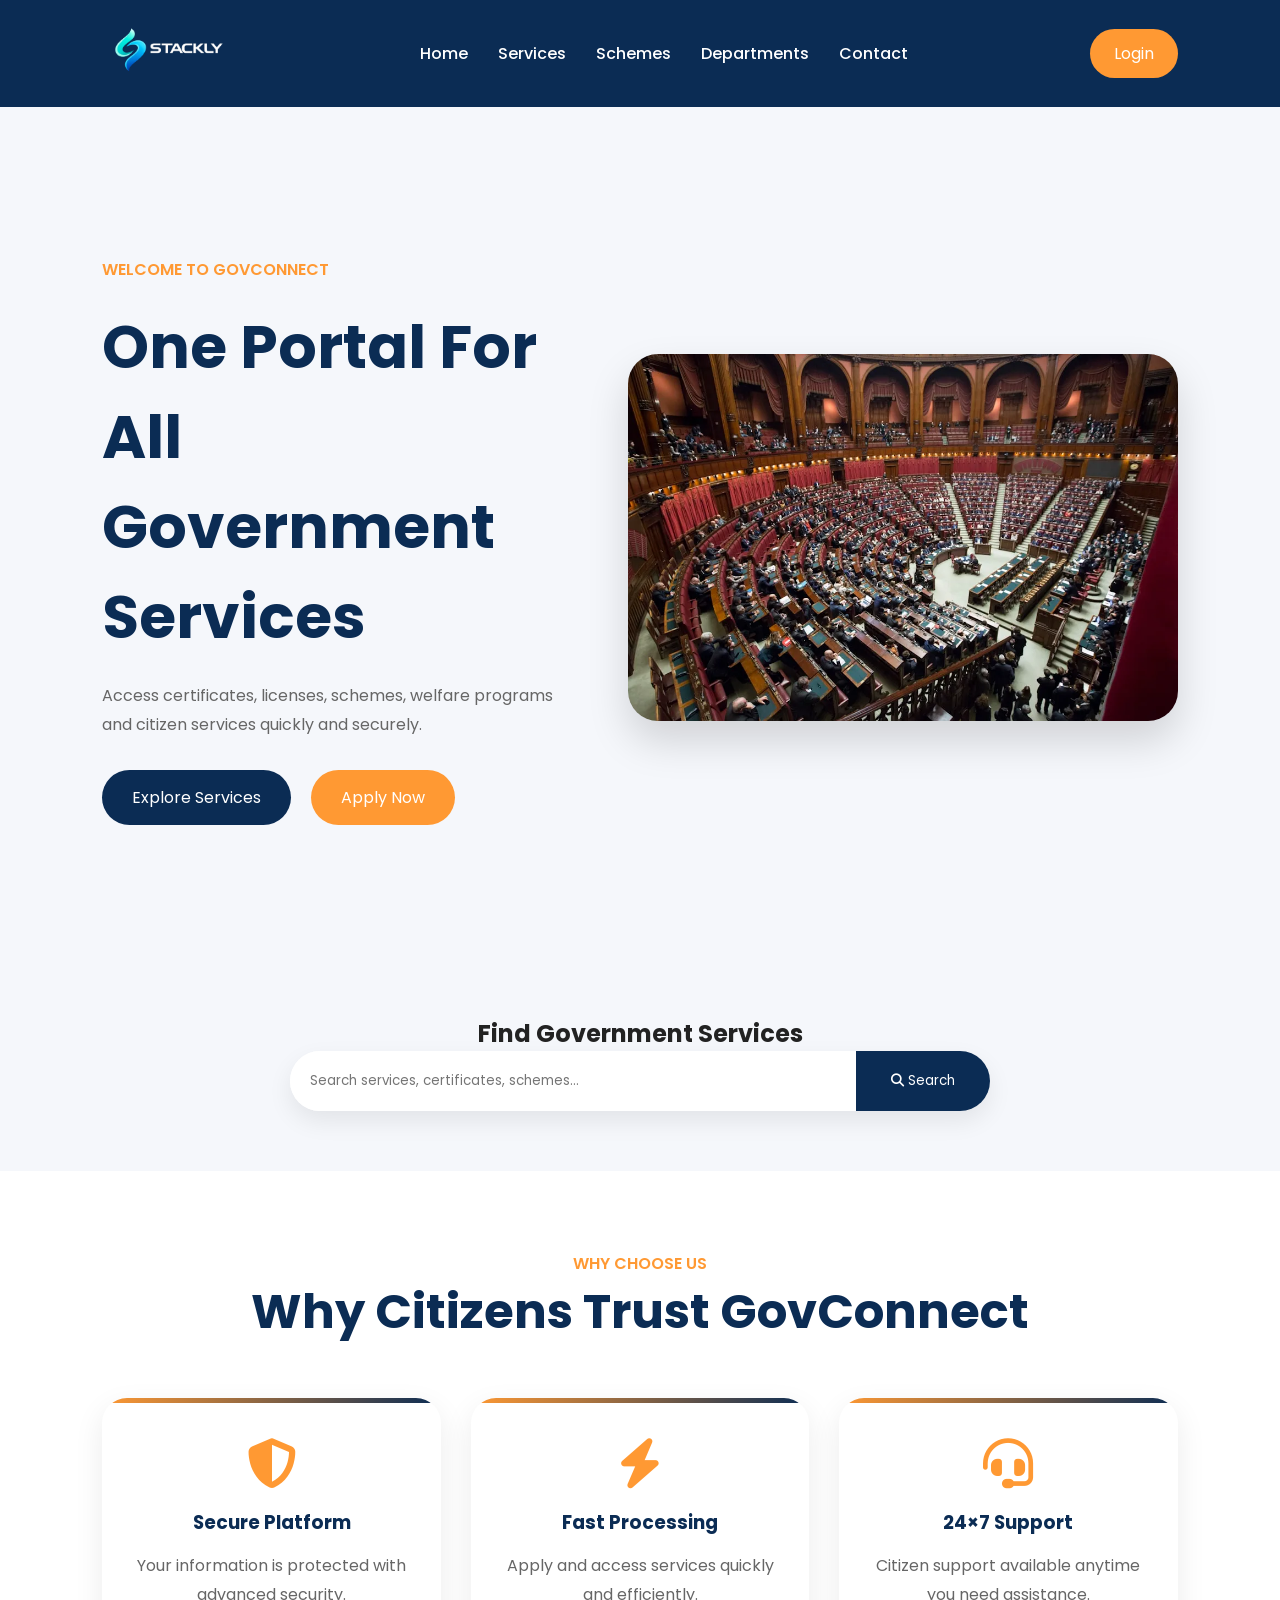
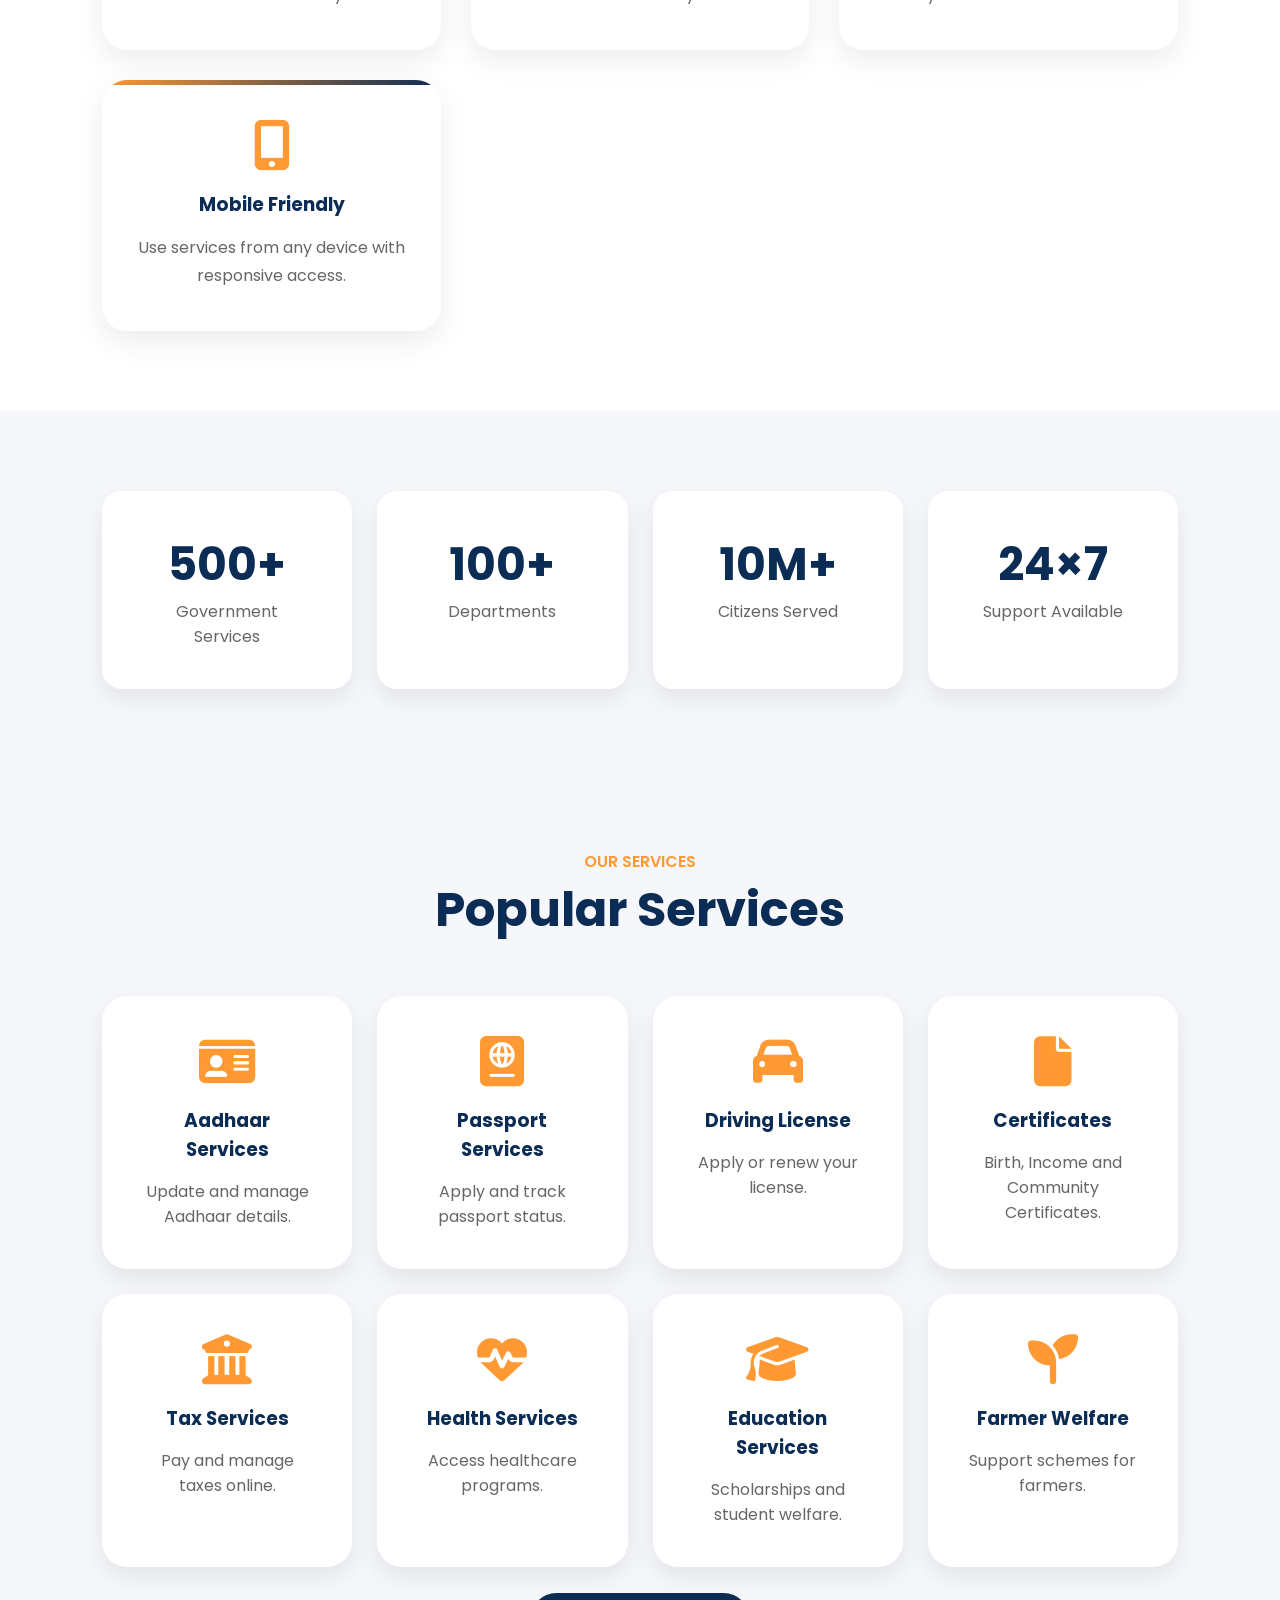
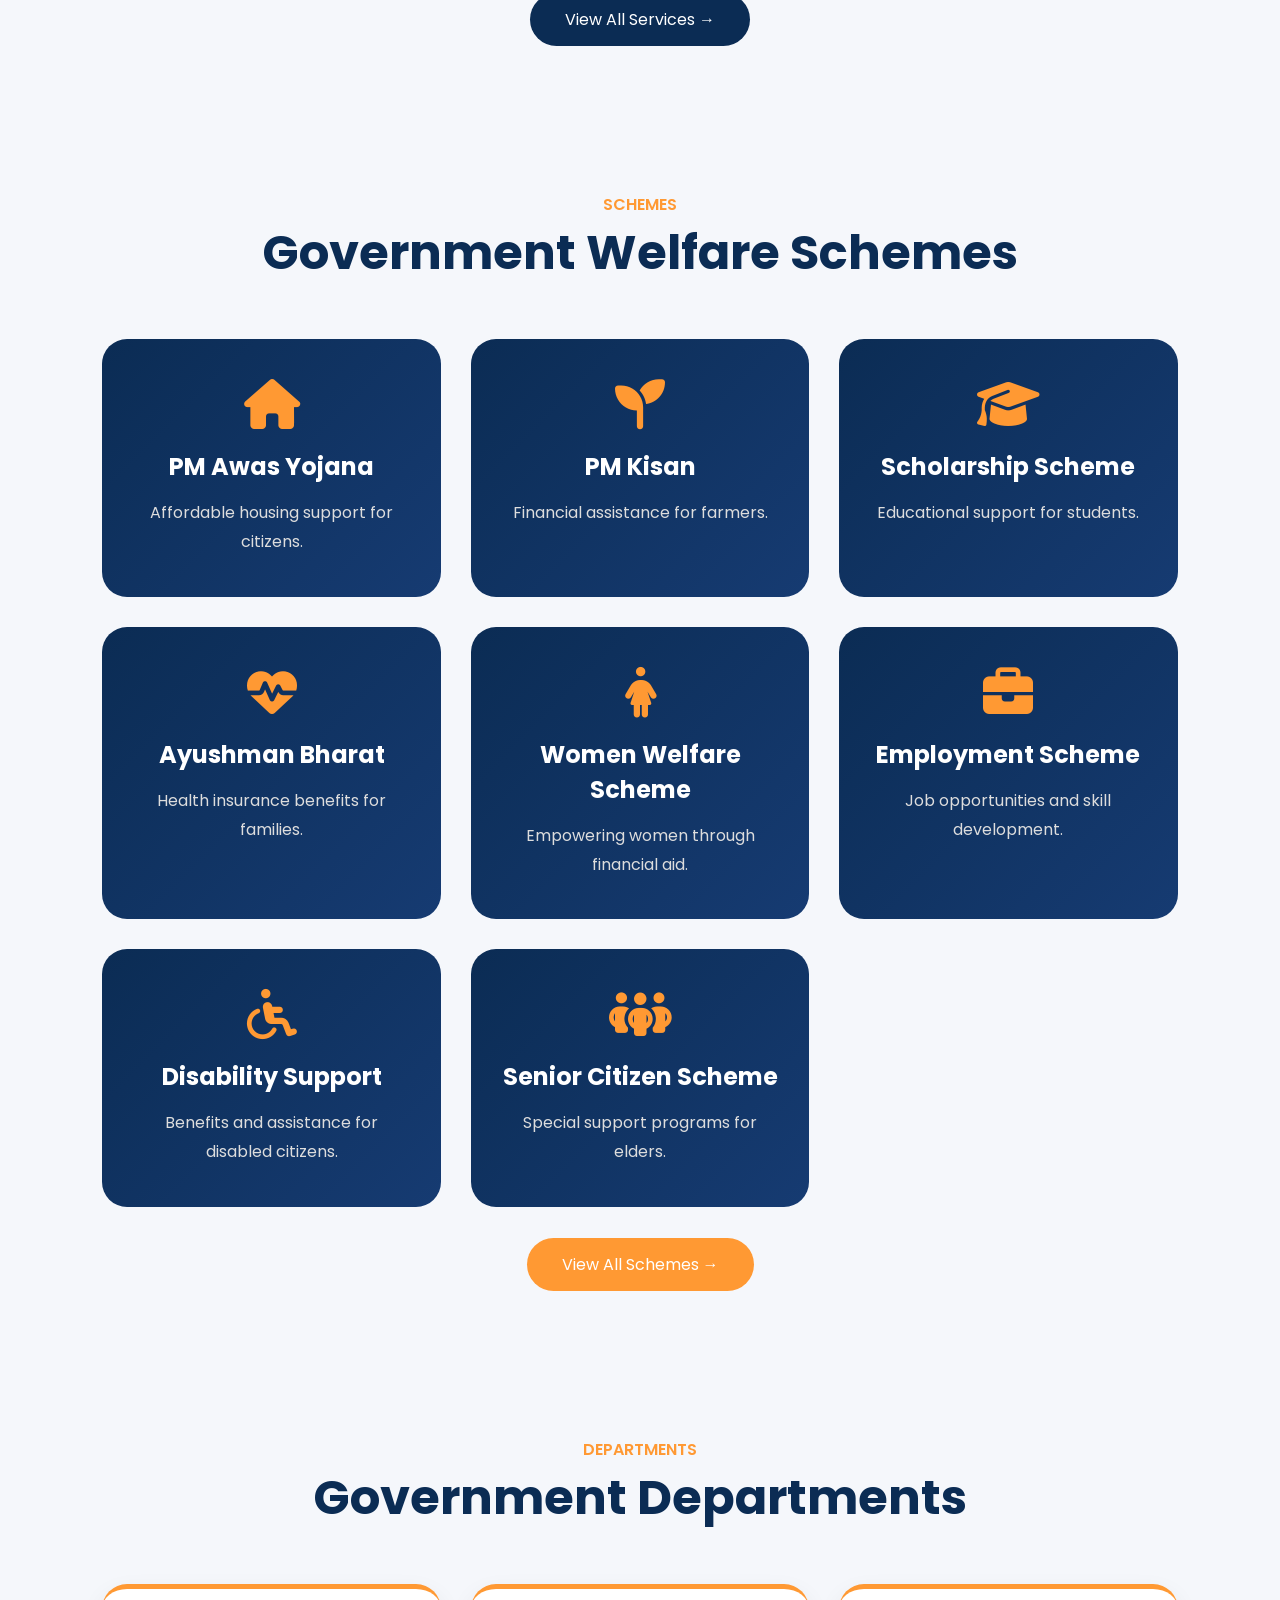
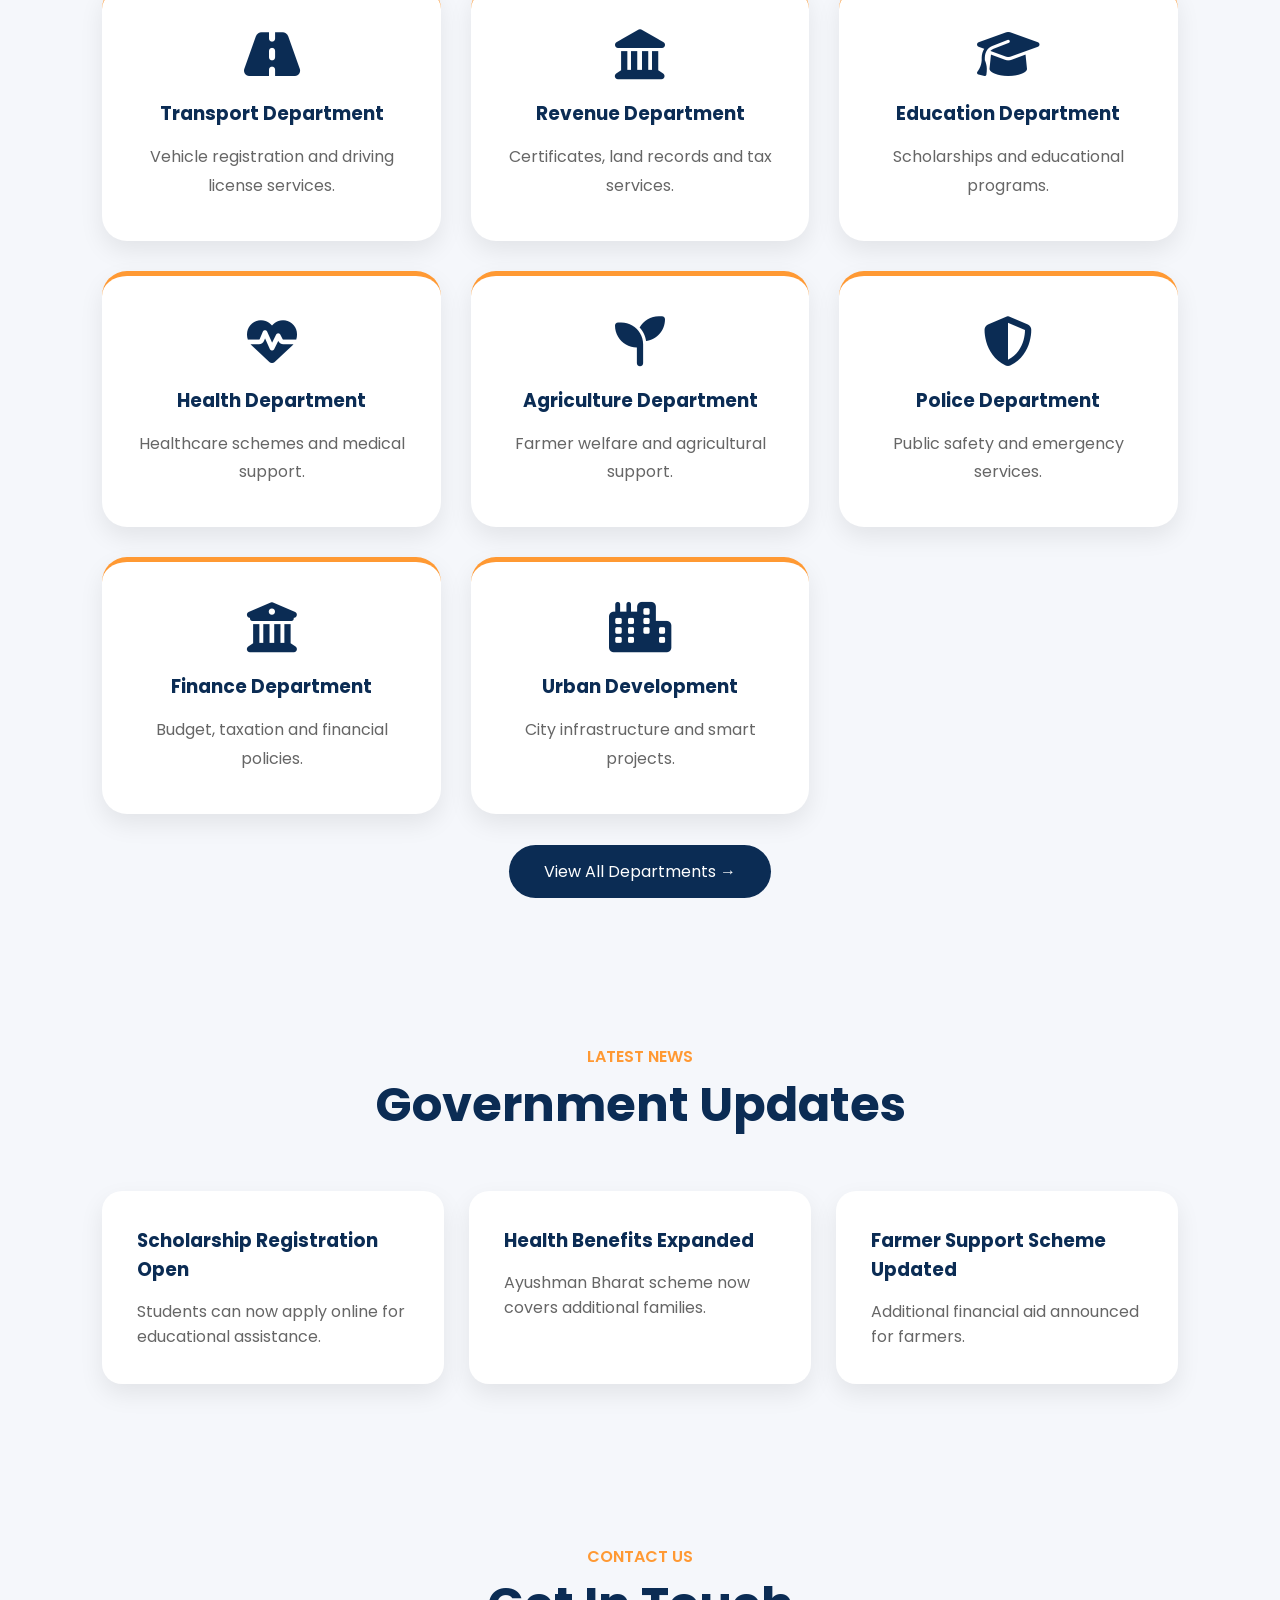
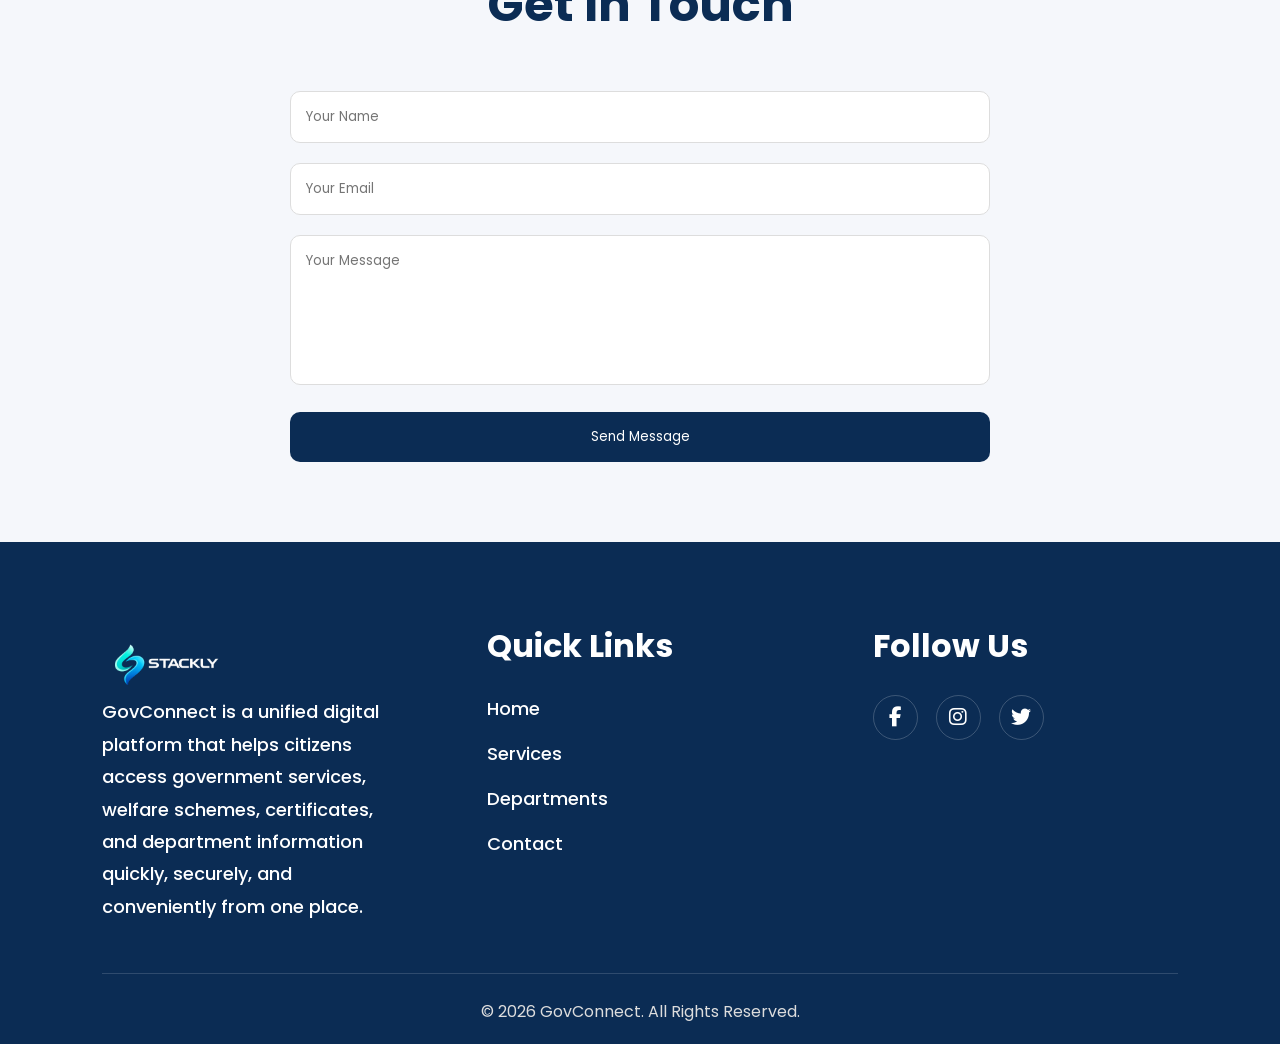
==== index.html @ 2eee88cb "first commit" ====
<!DOCTYPE html>
<html lang="en">
<head>
    <meta charset="UTF-8">
    <meta name="viewport" content="width=device-width, initial-scale=1.0">
    <title>GovConnect - Government Services Portal</title>

    <link rel="stylesheet" href="style.css">

    <link rel="stylesheet"
    href="https://cdnjs.cloudflare.com/ajax/libs/font-awesome/6.5.2/css/all.min.css">
</head>
<body>

<!-- HEADER -->

<header>
      <!-- LOGO -->
  <div class="logo">

    <a href="index.html">

      <div class="logo">
  <img src="./Assest/stacklylogo (1).webp">
</div>

    </a>

  </div>

      <!-- Mobile Menu Icon -->
<div class="menu-btn">
    <i class="fa-solid fa-bars"></i>
</div>

    <!-- <div class="logo">
        <h2>Stackly</h2>
    </div> -->

    <nav class="navbar">
        <a href="#home">Home</a>
        <a href="404.html">Services</a>
        <a href="404.html">Schemes</a>
        <a href="404.html">Departments</a>
        <a href="404.html">Contact</a>
    </nav>

    <a href="login.html" class="header-btn">Login</a>

</header>

<section class="announcement">
    <marquee>
        📢 Scholarship Registration Open | PM Kisan Applications Available | Citizen Services Available 24×7 | New Welfare Schemes Released
    </marquee>
</section>

<!-- MOBILE MENU -->

<div class="mobile-menu">

    <div class="close-btn">
        <i class="fa-solid fa-xmark"></i>
    </div>

    <a href="index.html">Home</a>
    <a href="404.html">Services</a>
    <a href="404.html">Schemes</a>
    <a href="404.html">Departments</a>
    <a href="404.html">Contact</a>

    <a href="login.html" class="mobile-login">
        <i class="fa-solid fa-user"></i>
        Login
    </a>

</div>

<!-- HERO -->

<section class="hero" id="home">

    <div class="hero-content">

        <span>WELCOME TO GOVCONNECT</span>

        <h1>
            One Portal For
            All Government Services
        </h1>

        <p>
            Access certificates, licenses, schemes,
            welfare programs and citizen services
            quickly and securely.
        </p>

        <div class="hero-buttons">
            <a href="404.html" class="btn1">Explore Services</a>
            <a href="404.html" class="btn2">Apply Now</a>
        </div>

    </div>

    <div class="hero-image">
        <img src="Assest/gov1.webp"
        alt="">
    </div>

</section>

<section class="search-service">

    <h2>Find Government Services</h2>

    <div class="search-box">
        <input type="text" placeholder="Search services, certificates, schemes...">

        <button>
            <i class="fa-solid fa-magnifying-glass"></i>
            Search
        </button>
    </div>

</section>

<!-- STATS -->

<section class="features">

    <div class="section-title">
        <span>WHY CHOOSE US</span>
        <h2>Why Citizens Trust GovConnect</h2>
    </div>

    <div class="feature-grid">

        <div class="feature-card">
            <i class="fa-solid fa-shield-halved"></i>
            <h3>Secure Platform</h3>
            <p>Your information is protected with advanced security.</p>
        </div>

        <div class="feature-card">
            <i class="fa-solid fa-bolt"></i>
            <h3>Fast Processing</h3>
            <p>Apply and access services quickly and efficiently.</p>
        </div>

        <div class="feature-card">
            <i class="fa-solid fa-headset"></i>
            <h3>24×7 Support</h3>
            <p>Citizen support available anytime you need assistance.</p>
        </div>

        <div class="feature-card">
            <i class="fa-solid fa-mobile-screen-button"></i>
            <h3>Mobile Friendly</h3>
            <p>Use services from any device with responsive access.</p>
        </div>

    </div>

</section>

<section class="counter-section">

    <div class="counter-box">
        <h2>500+</h2>
        <p>Government Services</p>
    </div>

    <div class="counter-box">
        <h2>100+</h2>
        <p>Departments</p>
    </div>

    <div class="counter-box">
        <h2>10M+</h2>
        <p>Citizens Served</p>
    </div>

    <div class="counter-box">
        <h2>24×7</h2>
        <p>Support Available</p>
    </div>

</section>

<!-- SERVICES -->

<section class="services" id="services">

    <div class="section-title">
        <span>OUR SERVICES</span>
        <h2>Popular Services</h2>
    </div>

    <div class="service-grid">

    <div class="service-card">
        <i class="fa-solid fa-id-card"></i>
        <h3>Aadhaar Services</h3>
        <p>Update and manage Aadhaar details.</p>
    </div>

    <div class="service-card">
        <i class="fa-solid fa-passport"></i>
        <h3>Passport Services</h3>
        <p>Apply and track passport status.</p>
    </div>

    <div class="service-card">
        <i class="fa-solid fa-car"></i>
        <h3>Driving License</h3>
        <p>Apply or renew your license.</p>
    </div>

    <div class="service-card">
        <i class="fa-solid fa-file"></i>
        <h3>Certificates</h3>
        <p>Birth, Income and Community Certificates.</p>
    </div>

    <div class="service-card">
        <i class="fa-solid fa-building-columns"></i>
        <h3>Tax Services</h3>
        <p>Pay and manage taxes online.</p>
    </div>

    <div class="service-card">
        <i class="fa-solid fa-heart-pulse"></i>
        <h3>Health Services</h3>
        <p>Access healthcare programs.</p>
    </div>

    <div class="service-card">
        <i class="fa-solid fa-graduation-cap"></i>
        <h3>Education Services</h3>
        <p>Scholarships and student welfare.</p>
    </div>

    <div class="service-card">
        <i class="fa-solid fa-seedling"></i>
        <h3>Farmer Welfare</h3>
        <p>Support schemes for farmers.</p>
    </div>

</div>

<div class="view-btn">
    <a href="404.html">View All Services →</a>
</div>

</section>

<!-- SCHEMES -->

<!-- SCHEMES -->

<section class="schemes" id="schemes">

    <div class="section-title">
        <span>SCHEMES</span>
        <h2>Government Welfare Schemes</h2>
    </div>

    <div class="scheme-grid">

        <div class="scheme-card">
            <i class="fa-solid fa-house"></i>
            <h3>PM Awas Yojana</h3>
            <p>Affordable housing support for citizens.</p>
        </div>

        <div class="scheme-card">
            <i class="fa-solid fa-seedling"></i>
            <h3>PM Kisan</h3>
            <p>Financial assistance for farmers.</p>
        </div>

        <div class="scheme-card">
            <i class="fa-solid fa-graduation-cap"></i>
            <h3>Scholarship Scheme</h3>
            <p>Educational support for students.</p>
        </div>

        <div class="scheme-card">
            <i class="fa-solid fa-heart-pulse"></i>
            <h3>Ayushman Bharat</h3>
            <p>Health insurance benefits for families.</p>
        </div>

        <div class="scheme-card">
            <i class="fa-solid fa-female"></i>
            <h3>Women Welfare Scheme</h3>
            <p>Empowering women through financial aid.</p>
        </div>

        <div class="scheme-card">
            <i class="fa-solid fa-briefcase"></i>
            <h3>Employment Scheme</h3>
            <p>Job opportunities and skill development.</p>
        </div>

        <div class="scheme-card">
            <i class="fa-solid fa-wheelchair"></i>
            <h3>Disability Support</h3>
            <p>Benefits and assistance for disabled citizens.</p>
        </div>

        <div class="scheme-card">
            <i class="fa-solid fa-people-group"></i>
            <h3>Senior Citizen Scheme</h3>
            <p>Special support programs for elders.</p>
        </div>

    </div>

    <div class="scheme-btn">
        <a href="404.html">View All Schemes →</a>
    </div>

</section>

<!-- DEPARTMENTS -->

<!-- DEPARTMENTS -->

<section class="departments" id="departments">

    <div class="section-title">
        <span>DEPARTMENTS</span>
        <h2>Government Departments</h2>
    </div>

    <div class="department-grid">

        <div class="department-card">
            <i class="fa-solid fa-road"></i>
            <h3>Transport Department</h3>
            <p>Vehicle registration and driving license services.</p>
        </div>

        <div class="department-card">
            <i class="fa-solid fa-landmark"></i>
            <h3>Revenue Department</h3>
            <p>Certificates, land records and tax services.</p>
        </div>

        <div class="department-card">
            <i class="fa-solid fa-graduation-cap"></i>
            <h3>Education Department</h3>
            <p>Scholarships and educational programs.</p>
        </div>

        <div class="department-card">
            <i class="fa-solid fa-heart-pulse"></i>
            <h3>Health Department</h3>
            <p>Healthcare schemes and medical support.</p>
        </div>

        <div class="department-card">
            <i class="fa-solid fa-seedling"></i>
            <h3>Agriculture Department</h3>
            <p>Farmer welfare and agricultural support.</p>
        </div>

        <div class="department-card">
            <i class="fa-solid fa-shield-halved"></i>
            <h3>Police Department</h3>
            <p>Public safety and emergency services.</p>
        </div>

        <div class="department-card">
            <i class="fa-solid fa-building-columns"></i>
            <h3>Finance Department</h3>
            <p>Budget, taxation and financial policies.</p>
        </div>

        <div class="department-card">
            <i class="fa-solid fa-city"></i>
            <h3>Urban Development</h3>
            <p>City infrastructure and smart projects.</p>
        </div>

    </div>

    <div class="department-btn">
        <a href="404.html">View All Departments →</a>
    </div>

</section>

<!-- CONTACT -->

<section class="news">

    <div class="section-title">
        <span>LATEST NEWS</span>
        <h2>Government Updates</h2>
    </div>

    <div class="news-grid">

        <div class="news-card">
            <h3>Scholarship Registration Open</h3>
            <p>Students can now apply online for educational assistance.</p>
        </div>

        <div class="news-card">
            <h3>Health Benefits Expanded</h3>
            <p>Ayushman Bharat scheme now covers additional families.</p>
        </div>

        <div class="news-card">
            <h3>Farmer Support Scheme Updated</h3>
            <p>Additional financial aid announced for farmers.</p>
        </div>

    </div>

</section>

<section class="contact" id="contact">

    <div class="section-title">
        <span>CONTACT US</span>
        <h2>Get In Touch</h2>
    </div>

    <form>

        <input type="text" placeholder="Your Name">

        <input type="email" placeholder="Your Email">

        <textarea placeholder="Your Message"></textarea>

        <button type="submit">
            Send Message
        </button>

    </form>

</section>

<!-- FOOTER -->

<footer>

<div class="footer-container">

    <!-- Logo -->
    <div class="footer-box">
        <a href="index.html">
            <img src="./Assest/stacklylogo (1).webp" class="footer-logo">
        </a>

        <p>
    GovConnect is a unified digital platform that helps citizens access
    government services, welfare schemes, certificates, and department
    information quickly, securely, and conveniently from one place.
</p>
    </div>

    <!-- Quick Links -->
    <div class="footer-box">
        <h3>Quick Links</h3>

        <a href="index.html">Home</a>
        <a href="404.html">Services</a>
        <a href="404.html">Departments</a>
        <a href="404.html">Contact</a>
    </div>

    <!-- Follow Us -->
    <div class="footer-box">
        <h3>Follow Us</h3>

        <div class="social-icons">
            <i class="fab fa-facebook-f"></i>
            <i class="fab fa-instagram"></i>
            <i class="fab fa-twitter"></i>
        </div>
    </div>

</div>

<div class="footer-bottom">
    © 2026 GovConnect. All Rights Reserved.
</div>

</footer>

<script>

// Smooth Scroll
document.querySelectorAll('a[href^="#"]').forEach(anchor => {

    anchor.addEventListener("click", function(e){

        e.preventDefault();

        document.querySelector(this.getAttribute("href"))
        .scrollIntoView({
            behavior:"smooth"
        });

    });

});

// Contact Form
const form = document.querySelector("form");

if(form){

    form.addEventListener("submit", function(e){

        e.preventDefault();

        const name = document.querySelector('input[type="text"]');
        const email = document.querySelector('input[type="email"]');
        const message = document.querySelector("textarea");

        if(
            name.value.trim()==="" ||
            email.value.trim()==="" ||
            message.value.trim()===""
        ){

            alert("Please fill all fields.");

        }
        else{

            alert("Message Sent Successfully!");

            form.reset();

        }

    });

}

// Header Shadow
window.addEventListener("scroll", function(){

    const header = document.querySelector("header");

    if(window.scrollY > 50){

        header.style.boxShadow =
        "0 5px 20px rgba(0,0,0,.15)";

    }
    else{

        header.style.boxShadow = "none";

    }

});

</script>

<script>

const menuBtn = document.querySelector(".menu-btn");
const mobileMenu = document.querySelector(".mobile-menu");
const closeBtn = document.querySelector(".close-btn");

menuBtn.addEventListener("click", () => {
    mobileMenu.classList.add("active");
});

closeBtn.addEventListener("click", () => {
    mobileMenu.classList.remove("active");
});

document.querySelectorAll(".mobile-menu a").forEach(link => {
    link.addEventListener("click", () => {
        mobileMenu.classList.remove("active");
    });
});

</script>

</body>
</html>
---- style.css ----
/* GOOGLE FONT */
@import url('https://fonts.googleapis.com/css2?family=Poppins:wght@300;400;500;600;700;800&display=swap');

*{
    margin:0;
    padding:0;
    box-sizing:border-box;
    font-family:'Poppins',sans-serif;
    text-decoration:none;
    list-style:none;
}

body{
    background:#f5f7fb;
    color:#222;
}

/* HEADER */

header{
    position:fixed;
    top:0;
    left:0;
    width:100%;
    background:#0B2C54;
    padding:18px 8%;
    display:flex;
    justify-content:space-between;
    align-items:center;
    z-index:1000;
}

.logo img{

  width:135px;

  height:64px;

  object-fit:cover;

  transition:0.4s;
}

/* HOVER */
.logo img:hover{

  transform:scale(1.05);
}


.navbar{
    display:flex;
    gap:30px;
}

.navbar a{
    color:white;
    font-weight:500;
}

.header-btn{
    background:#FF9933;
    color:white;
    padding:12px 24px;
    border-radius:30px;
}

/* HERO */

.hero{
    min-height:100vh;
    display:flex;
    align-items:center;
    justify-content:space-between;
    gap:60px;
    padding:150px 8% 80px;
}

.hero-content{
    flex:1;
}

.hero-content span{
    color:#FF9933;
    font-weight:600;
}

.hero-content h1{
    font-size:60px;
    margin:20px 0;
    color:#0B2C54;
}

.hero-content p{
    color:#666;
    line-height:1.8;
    margin-bottom:30px;
}

.hero-buttons{
    display:flex;
    gap:20px;
}

.btn1{
    background:#0B2C54;
    color:white;
    padding:15px 30px;
    border-radius:30px;
}

.btn2{
    background:#FF9933;
    color:white;
    padding:15px 30px;
    border-radius:30px;
}

.hero-image img{
    width:550px;
    border-radius:30px;
    box-shadow:0 20px 40px rgba(0,0,0,.15);
}

/* ================= FEATURES ================= */

.features{
    background:#fff;
}

.feature-grid{
    display:grid;
    grid-template-columns:repeat(auto-fit,minmax(250px,1fr));
    gap:30px;
}

.feature-card{
    background:white;
    padding:40px 30px;
    border-radius:25px;
    text-align:center;
    box-shadow:0 10px 30px rgba(0,0,0,.08);
    transition:.4s;
    position:relative;
    overflow:hidden;
}

.feature-card::before{
    content:"";
    position:absolute;
    top:0;
    left:0;
    width:100%;
    height:5px;
    background:linear-gradient(to right,#FF9933,#0B2C54);
}

.feature-card:hover{
    transform:translateY(-12px);
    box-shadow:0 20px 40px rgba(0,0,0,.15);
}

.feature-card i{
    font-size:50px;
    color:#FF9933;
    margin-bottom:20px;
}

.feature-card h3{
    color:#0B2C54;
    margin-bottom:15px;
}

.feature-card p{
    color:#666;
    line-height:1.8;
}

/* COMMON */

section{
    padding:80px 8%;
}

.section-title{
    text-align:center;
    margin-bottom:50px;
}

.section-title span{
    color:#FF9933;
    font-weight:600;
}

.section-title h2{
    font-size:48px;
    color:#0B2C54;
}

/* SERVICES */

.service-grid{
    display:grid;
    grid-template-columns:repeat(auto-fit,minmax(250px,1fr));
    gap:25px;
}

.service-card{
    background:white;
    padding:40px;
    text-align:center;
    border-radius:25px;
    transition:.4s;
    box-shadow:0 10px 25px rgba(0,0,0,.08);
}

.service-card{
    background:white;
    padding:40px;
    text-align:center;
    border-radius:25px;
    box-shadow:0 10px 25px rgba(0,0,0,.08);
    transition:.4s ease;
}

.service-card:hover{
    transform:translateY(-12px) scale(1.03);
    box-shadow:0 20px 40px rgba(0,0,0,.15);
}

.service-card i{
    font-size:50px;
    color:#FF9933;
    margin-bottom:20px;
}

.service-card h3{
    margin-bottom:15px;
    color:#0B2C54;
}

.service-card p{
    color:#666;
}

.view-btn{
    text-align:center;
    margin-top:40px;
}

.view-btn a{
    background:#0B2C54;
    color:white;
    padding:15px 35px;
    border-radius:40px;
    transition:.3s;
}

.view-btn a:hover{
    background:#FF9933;
}

/* ================= SCHEMES ================= */

.scheme-grid{
    display:grid;
    grid-template-columns:repeat(auto-fit,minmax(260px,1fr));
    gap:30px;
}

.scheme-card{
    background:linear-gradient(135deg,#0B2C54,#163B72);
    color:white;
    padding:40px 30px;
    border-radius:25px;
    text-align:center;
    transition:.4s;
    position:relative;
    overflow:hidden;
}

.scheme-card:hover{
    transform:translateY(-12px);
    box-shadow:0 20px 40px rgba(0,0,0,.20);
}

.scheme-card i{
    font-size:50px;
    color:#FF9933;
    margin-bottom:20px;
}

.scheme-card h3{
    margin-bottom:15px;
    font-size:24px;
}

.scheme-card p{
    color:#ddd;
    line-height:1.8;
}

.scheme-btn{
    text-align:center;
    margin-top:45px;
}

.scheme-btn a{
    background:#FF9933;
    color:white;
    padding:15px 35px;
    border-radius:40px;
    transition:.3s;
}

.scheme-btn a:hover{
    background:#0B2C54;
}

/* ================= DEPARTMENTS ================= */

.department-grid{
    display:grid;
    grid-template-columns:repeat(auto-fit,minmax(260px,1fr));
    gap:30px;
}

.department-card{
    background:white;
    padding:40px 30px;
    border-radius:25px;
    text-align:center;
    box-shadow:0 10px 25px rgba(0,0,0,.08);
    transition:.4s;
    border-top:5px solid #FF9933;
}

.department-card:hover{
    transform:translateY(-12px);
    box-shadow:0 20px 40px rgba(0,0,0,.15);
}

.department-card i{
    font-size:50px;
    color:#0B2C54;
    margin-bottom:20px;
}

.department-card h3{
    color:#0B2C54;
    margin-bottom:15px;
}

.department-card p{
    color:#666;
    line-height:1.8;
}

.department-btn{
    text-align:center;
    margin-top:45px;
}

.department-btn a{
    background:#0B2C54;
    color:white;
    padding:15px 35px;
    border-radius:40px;
    transition:.3s;
}

.department-btn a:hover{
    background:#FF9933;
}

/* CONTACT */

.contact form{
    max-width:700px;
    margin:auto;
}

.contact input,
.contact textarea{
    width:100%;
    padding:15px;
    margin-bottom:20px;
    border:1px solid #ddd;
    border-radius:10px;
    outline:none;
}

.contact textarea{
    height:150px;
    resize:none;
}

.contact button{
    width:100%;
    border:none;
    background:#0B2C54;
    color:white;
    padding:15px;
    border-radius:10px;
    cursor:pointer;
}

/* ================= FOOTER ================= */

footer{
    background:#0B2C54;
    color:white;
    padding:80px 8% 20px;
}

.footer-container{
    display:grid;
    grid-template-columns:1fr 1fr 1fr;
    gap:80px;
    align-items:start;   /* all start from same top line */
}

.footer-box{
    display:flex;
    flex-direction:column;
}

.footer-logo{
    width:130px;
    margin-bottom:-37px;
}

.footer-box h3{
    font-size:28px;
    color:white;
    margin-bottom:25px;
}

.footer-box h3{
    font-size:32px;
    font-weight:700;
}

.footer-box a,
.footer-box p{
    font-size:18px;
    font-weight:500;
}

.footer-box p{
    font-family:'Poppins', sans-serif;
    font-size:18px;
    font-weight:500;
    color:white;
    line-height:1.8;
}

.footer-box a{
    color:white;
    margin-bottom:18px;
    font-size:18px;
    transition:.3s;
}

.footer-box a:hover{
    color:#FF9933;
}

.social-icons{
    display:flex;
    gap:18px;
}

.social-icons i{
    width:45px;
    height:45px;
    border:1px solid rgba(255,255,255,.2);
    border-radius:50%;
    display:flex;
    justify-content:center;
    align-items:center;
    font-size:20px;
    cursor:pointer;
    transition:.3s;
}

.social-icons i:hover{
    background:#FF9933;
}

.footer-bottom{
    text-align:center;
    margin-top:50px;
    padding-top:25px;
    border-top:1px solid rgba(255,255,255,.15);
    color:#ddd;
}

/* MOBILE */

@media(max-width:768px){

    .hero{
        flex-direction:column;
        text-align:center;
    }

    .hero-content h1{
        font-size:38px;
    }

    .hero-image img{
        width:100%;
    }

    .hero-buttons{
        justify-content:center;
        flex-wrap:wrap;
    }

    .stats{
        grid-template-columns:1fr 1fr;
    }

    .footer-container{
        grid-template-columns:1fr;
        text-align:center;
    }

    .social-icons{
        justify-content:center;
    }

    .navbar{
        display:none;
    }

    .header-btn{
        display:none;
    }
}


.scheme-card{
    animation:floatCard 4s ease-in-out infinite;
}

@keyframes floatCard{

    0%{
        transform:translateY(0);
    }

    50%{
        transform:translateY(-8px);
    }

    100%{
        transform:translateY(0);
    }

}
/* MENU BUTTON */

.menu-btn{
    display:none;
    color:white;
    font-size:28px;
    cursor:pointer;
}

/* MOBILE MENU */

.mobile-menu{
    position:fixed;
    top:0;
    right:-100%;
    width:100%;
    height:100vh;
    background:#0B2C54;
    display:flex;
    flex-direction:column;
    justify-content:center;
    align-items:center;
    gap:30px;
    transition:.5s ease;
    z-index:2000;
}

.mobile-menu.active{
    right:0;
}

.mobile-menu a{
    color:white;
    font-size:24px;
    font-weight:500;
    transition:.3s;
}

.mobile-menu a:hover{
    color:#FF9933;
}

.mobile-login{
    background:#FF9933;
    padding:15px 40px;
    border-radius:40px;
}

.close-btn{
    position:absolute;
    top:35px;
    right:40px;
    font-size:32px;
    color:white;
    cursor:pointer;
}

/* MOBILE */

@media(max-width:768px){

    .navbar{
        display:none;
    }

    .header-btn{
        display:none;
    }

    .menu-btn{
        display:block;
    }

}

.announcement{
    background:#FF9933;
    color:white;
    padding:12px;
    font-weight:500;
}

.search-service{
    text-align:center;
    padding:60px 8%;
}

.search-box{
    max-width:700px;
    margin:auto;
    display:flex;
    background:white;
    border-radius:60px;
    overflow:hidden;
    box-shadow:0 10px 25px rgba(0,0,0,.08);
}

.search-box input{
    flex:1;
    border:none;
    padding:20px;
    outline:none;
}

.search-box button{
    border:none;
    background:#0B2C54;
    color:white;
    padding:20px 35px;
    cursor:pointer;
}

.counter-section{
    display:grid;
    grid-template-columns:repeat(auto-fit,minmax(220px,1fr));
    gap:25px;
    padding:80px 8%;
}

.counter-box{
    background:white;
    text-align:center;
    padding:40px;
    border-radius:20px;
    box-shadow:0 10px 25px rgba(0,0,0,.08);
}

.counter-box h2{
    color:#0B2C54;
    font-size:45px;
}

.counter-box p{
    color:#666;
}
.news-grid{
    display:grid;
    grid-template-columns:repeat(auto-fit,minmax(280px,1fr));
    gap:25px;
}

.news-card{
    background:white;
    padding:35px;
    border-radius:20px;
    box-shadow:0 10px 25px rgba(0,0,0,.08);
}

.news-card h3{
    color:#0B2C54;
    margin-bottom:15px;
}

.news-card p{
    color:#666;
}
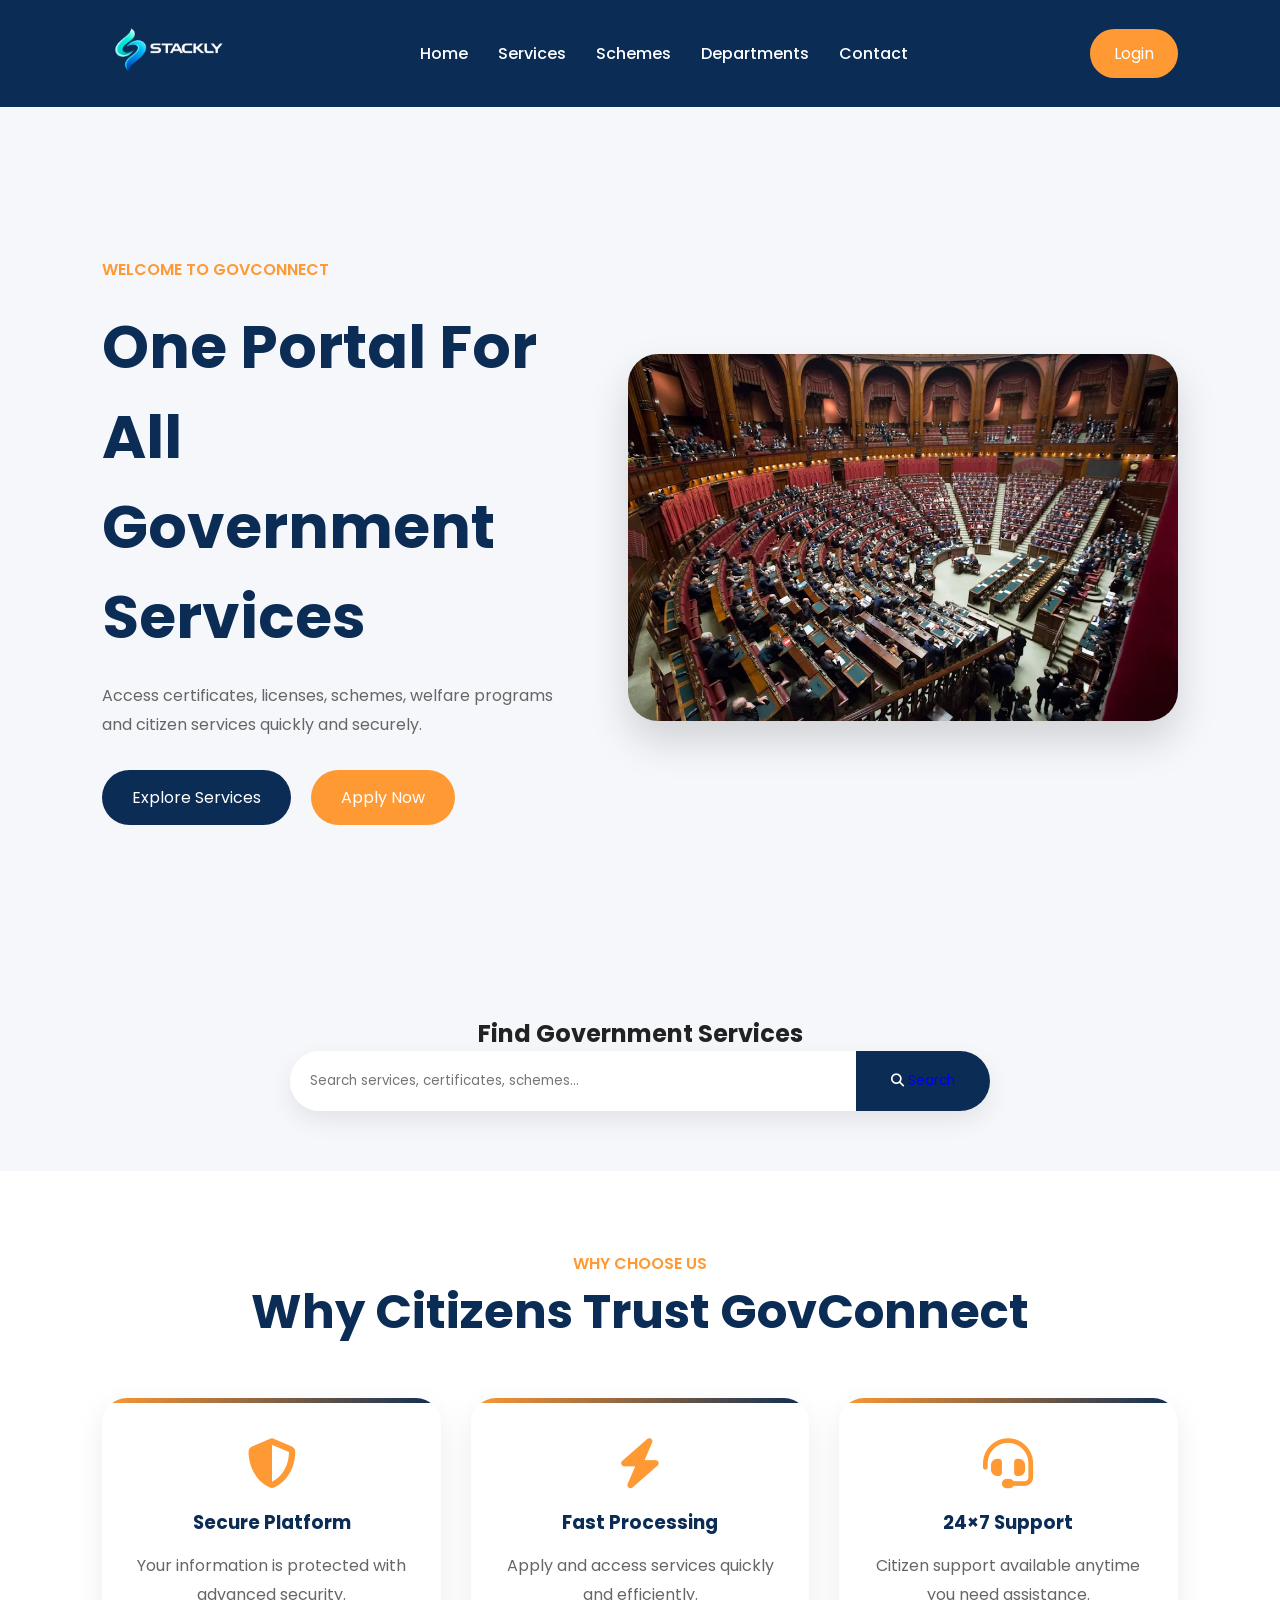
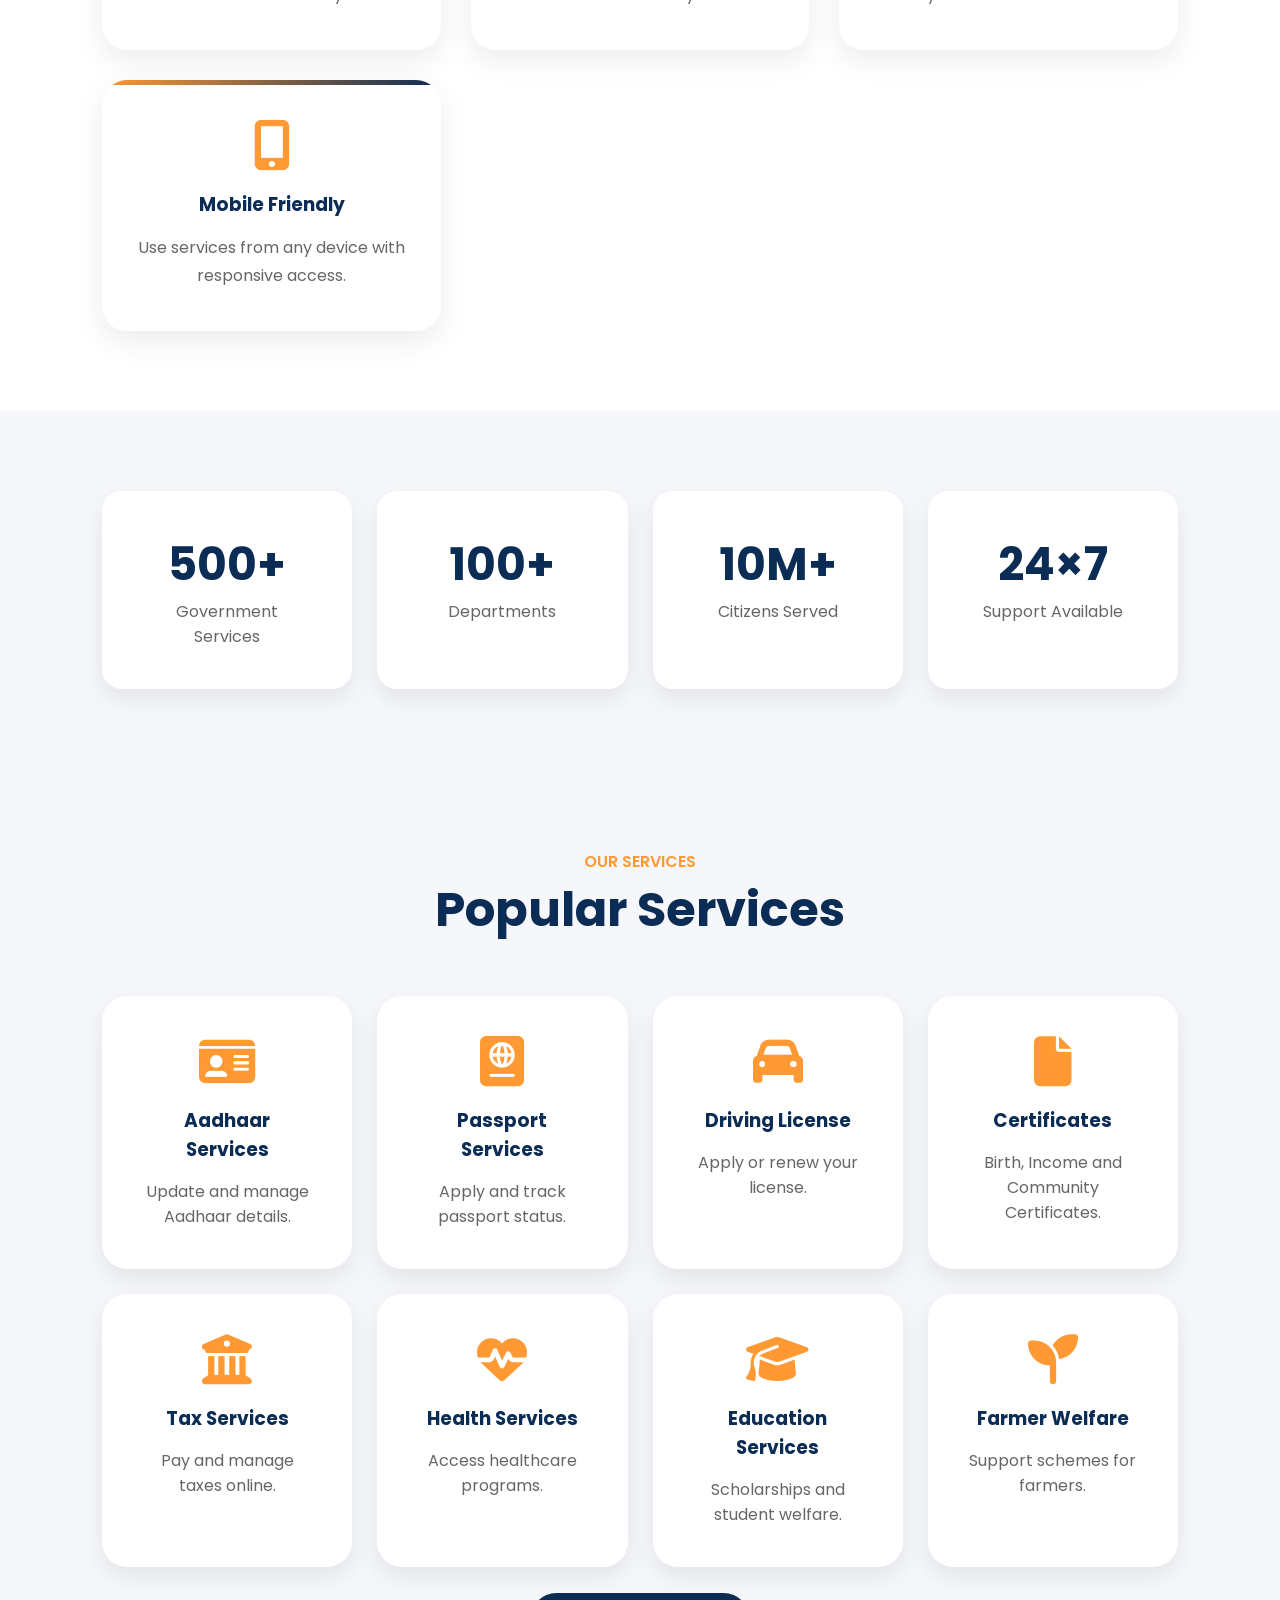
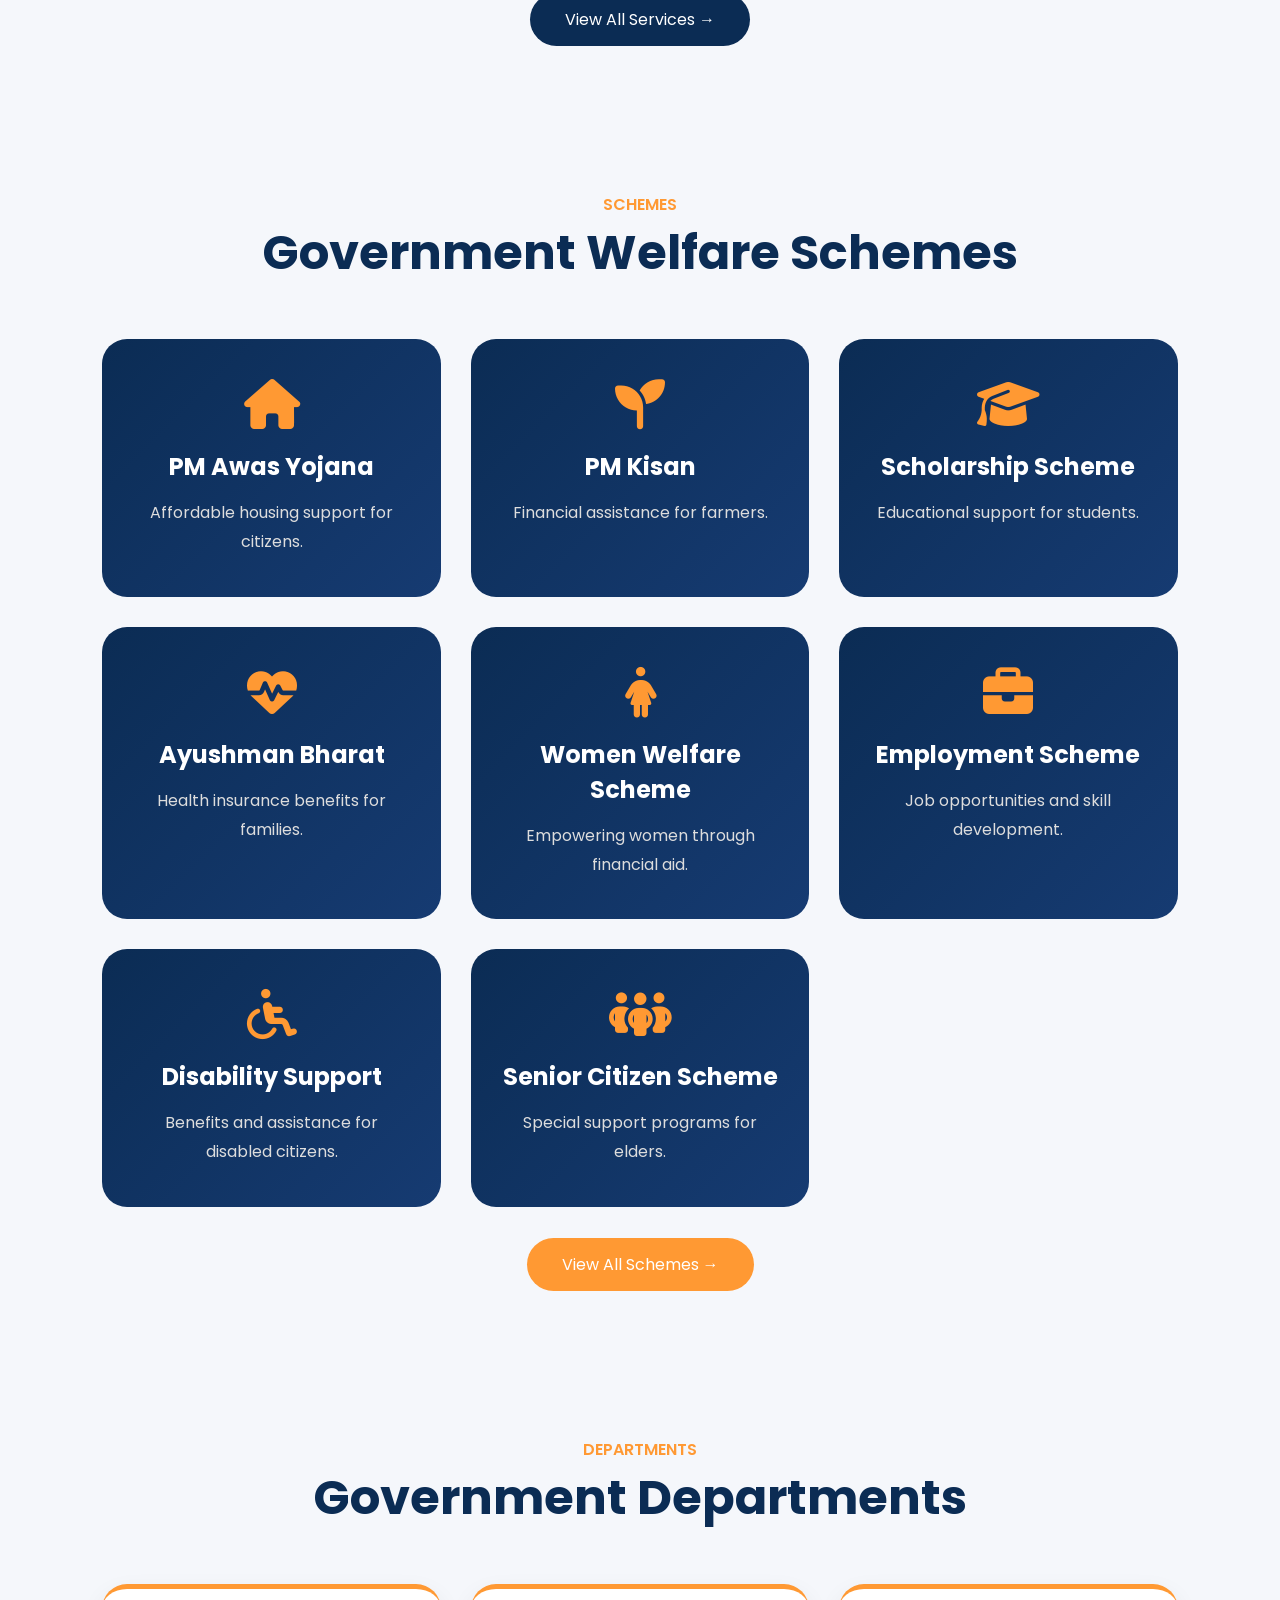
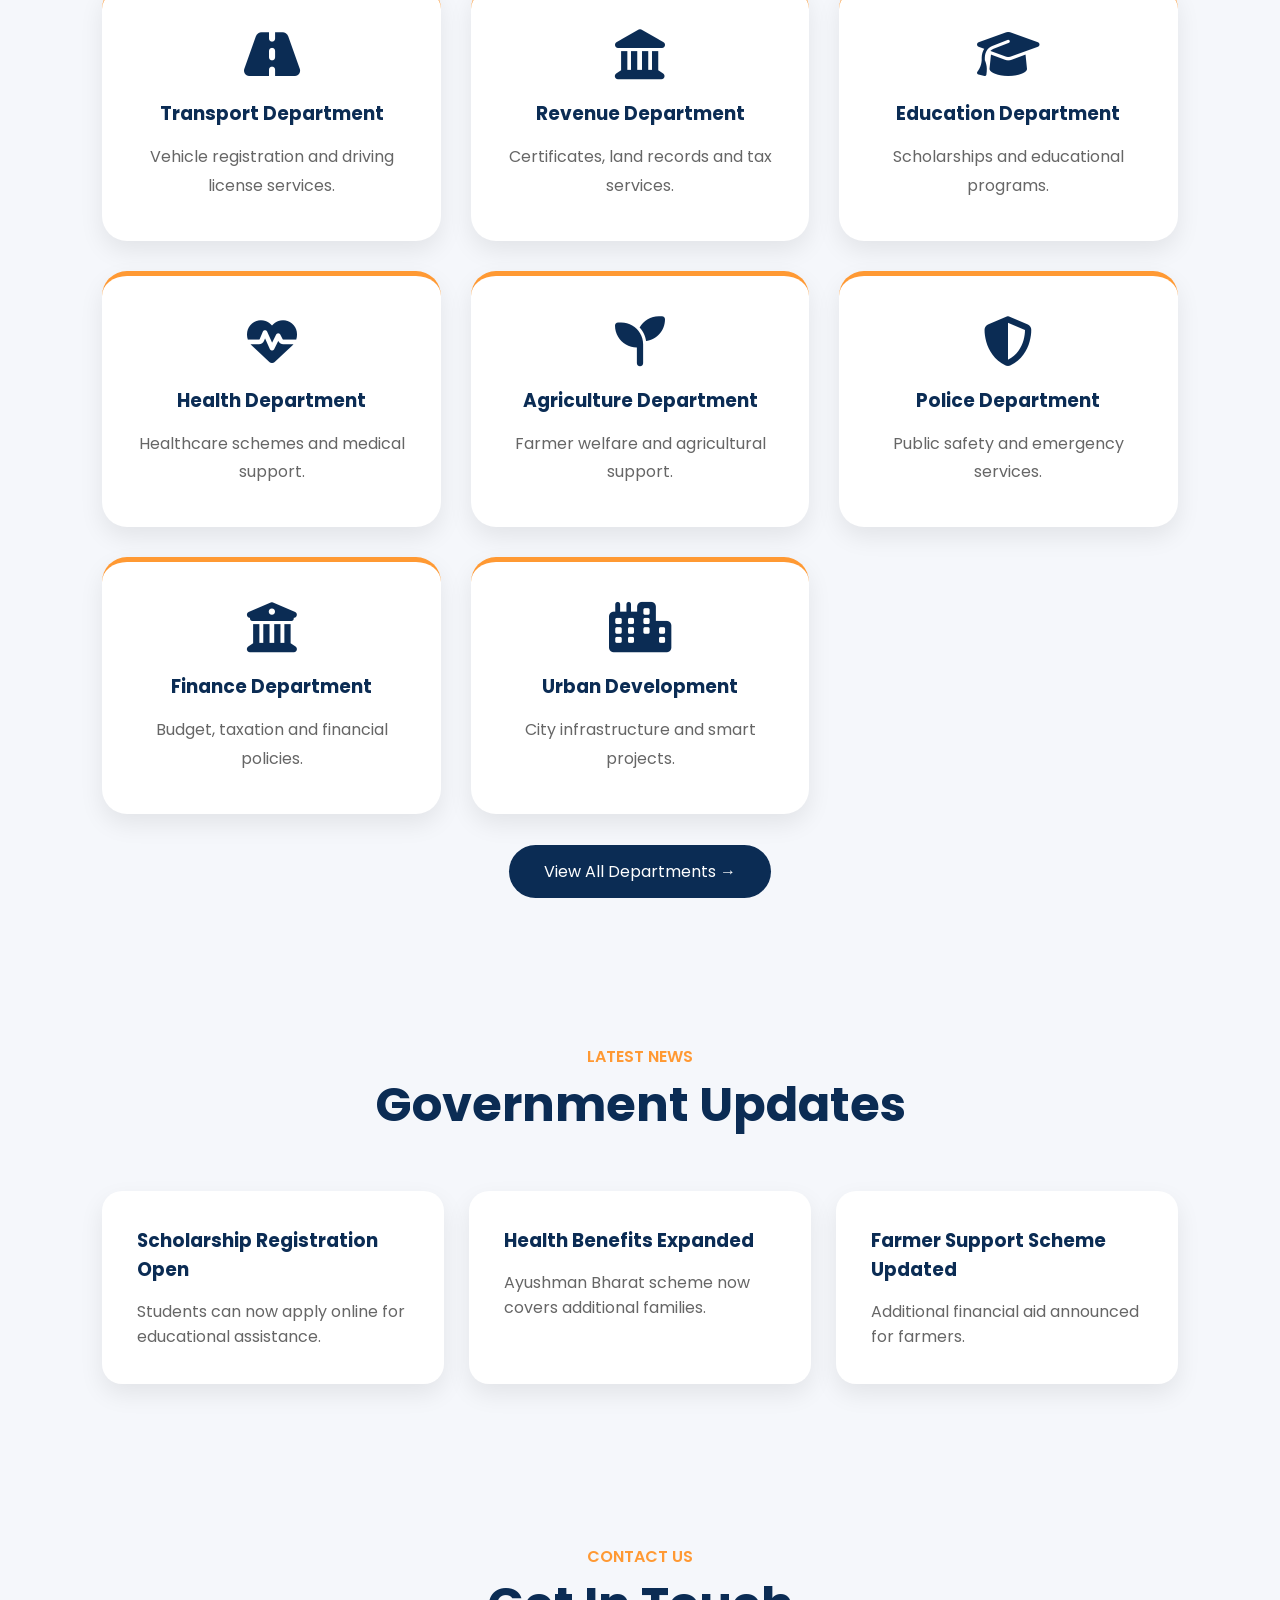
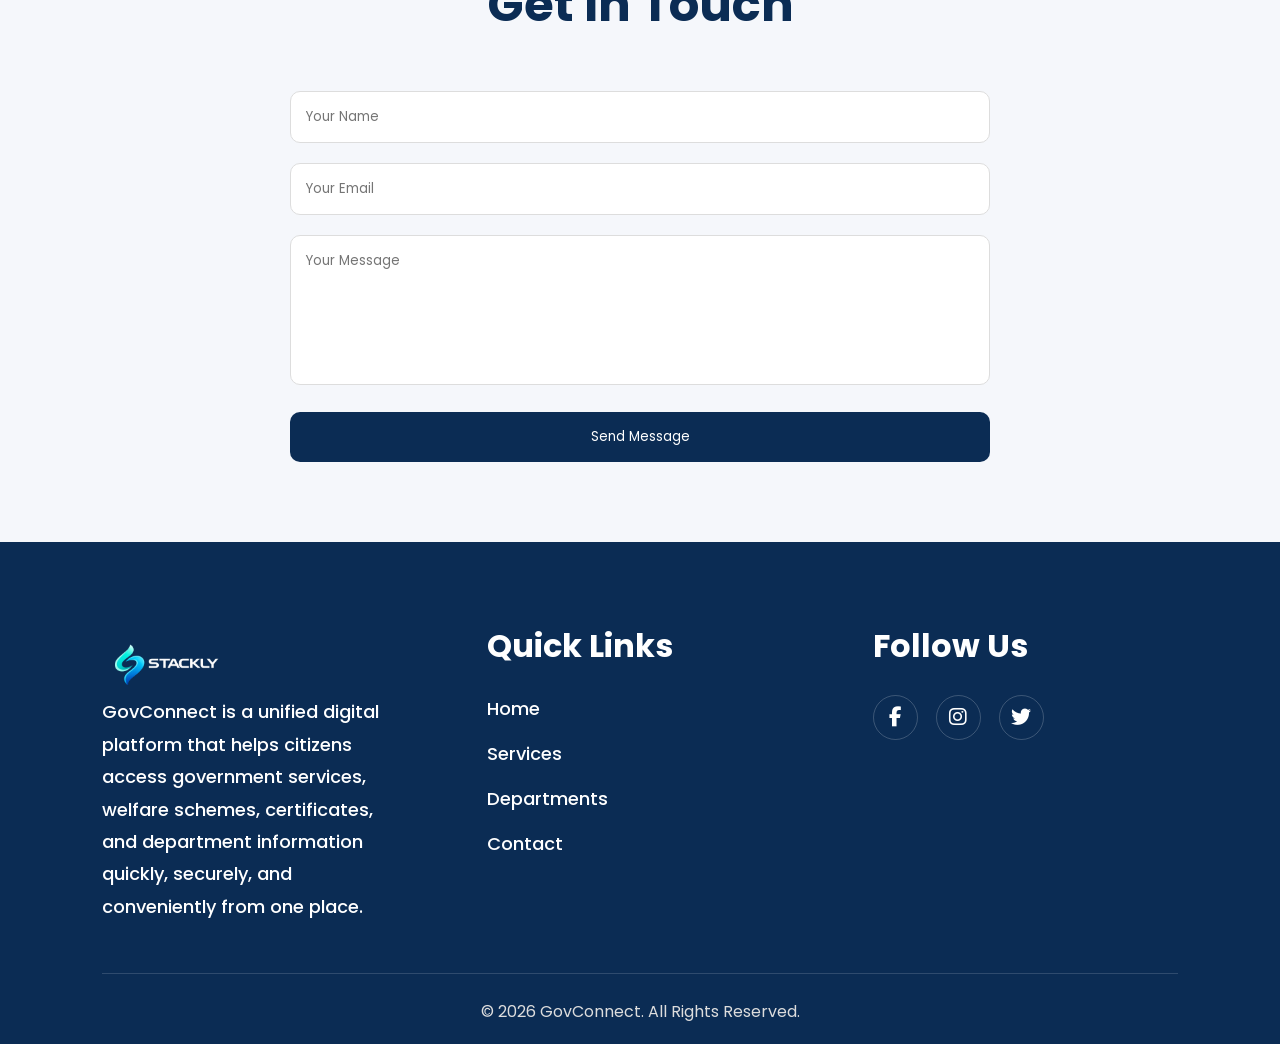
==== commit 6989001b: "bug changes" ====
--- a/index.html
+++ b/index.html
@@ -117,8 +117,9 @@
         <input type="text" placeholder="Search services, certificates, schemes...">
 
         <button>
+            
             <i class="fa-solid fa-magnifying-glass"></i>
-            Search
+            <a href="404.html">Search</a>
         </button>
     </div>
 
@@ -479,9 +480,9 @@
         <h3>Follow Us</h3>
 
         <div class="social-icons">
-            <i class="fab fa-facebook-f"></i>
-            <i class="fab fa-instagram"></i>
-            <i class="fab fa-twitter"></i>
+            <a href="404.html"><i class="fab fa-facebook-f"></i></a>
+            <a href="404.html"><i class="fab fa-instagram"></i></a>
+            <a href="404.html"><i class="fab fa-twitter"></i></a>
         </div>
     </div>
 
